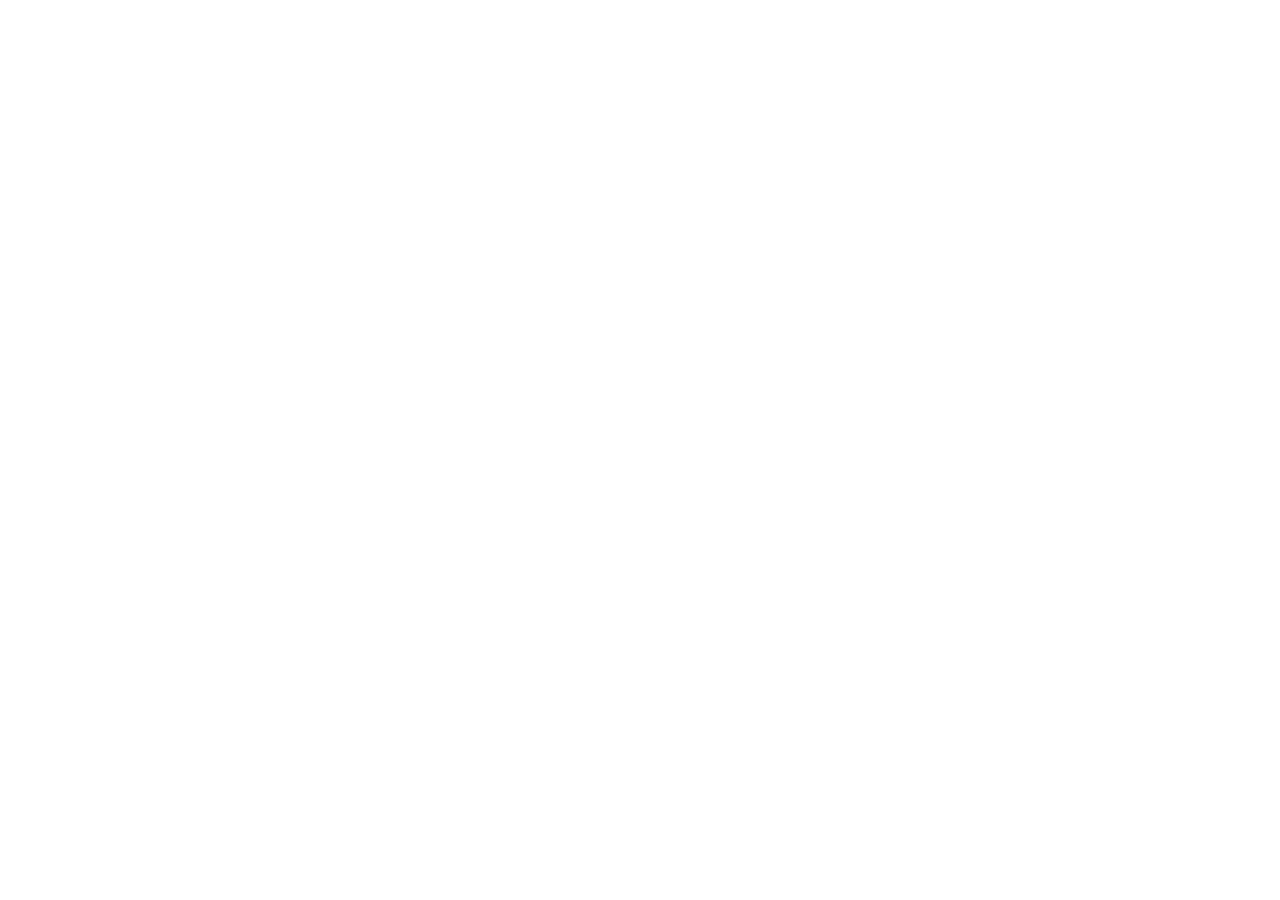
==== about.html @ 7ab30d07 "Init : création du dépôt, arborescence des fichiers et structure HTML de base" ====
<!DOCTYPE html>
<html lang="en">
<head>
    <meta charset="UTF-8">
    <meta name="viewport" content="width=device-width, initial-scale=1.0">
    <title>APROPOS-AfriTalent</title>
</head>
<body>
    
</body>
</html>
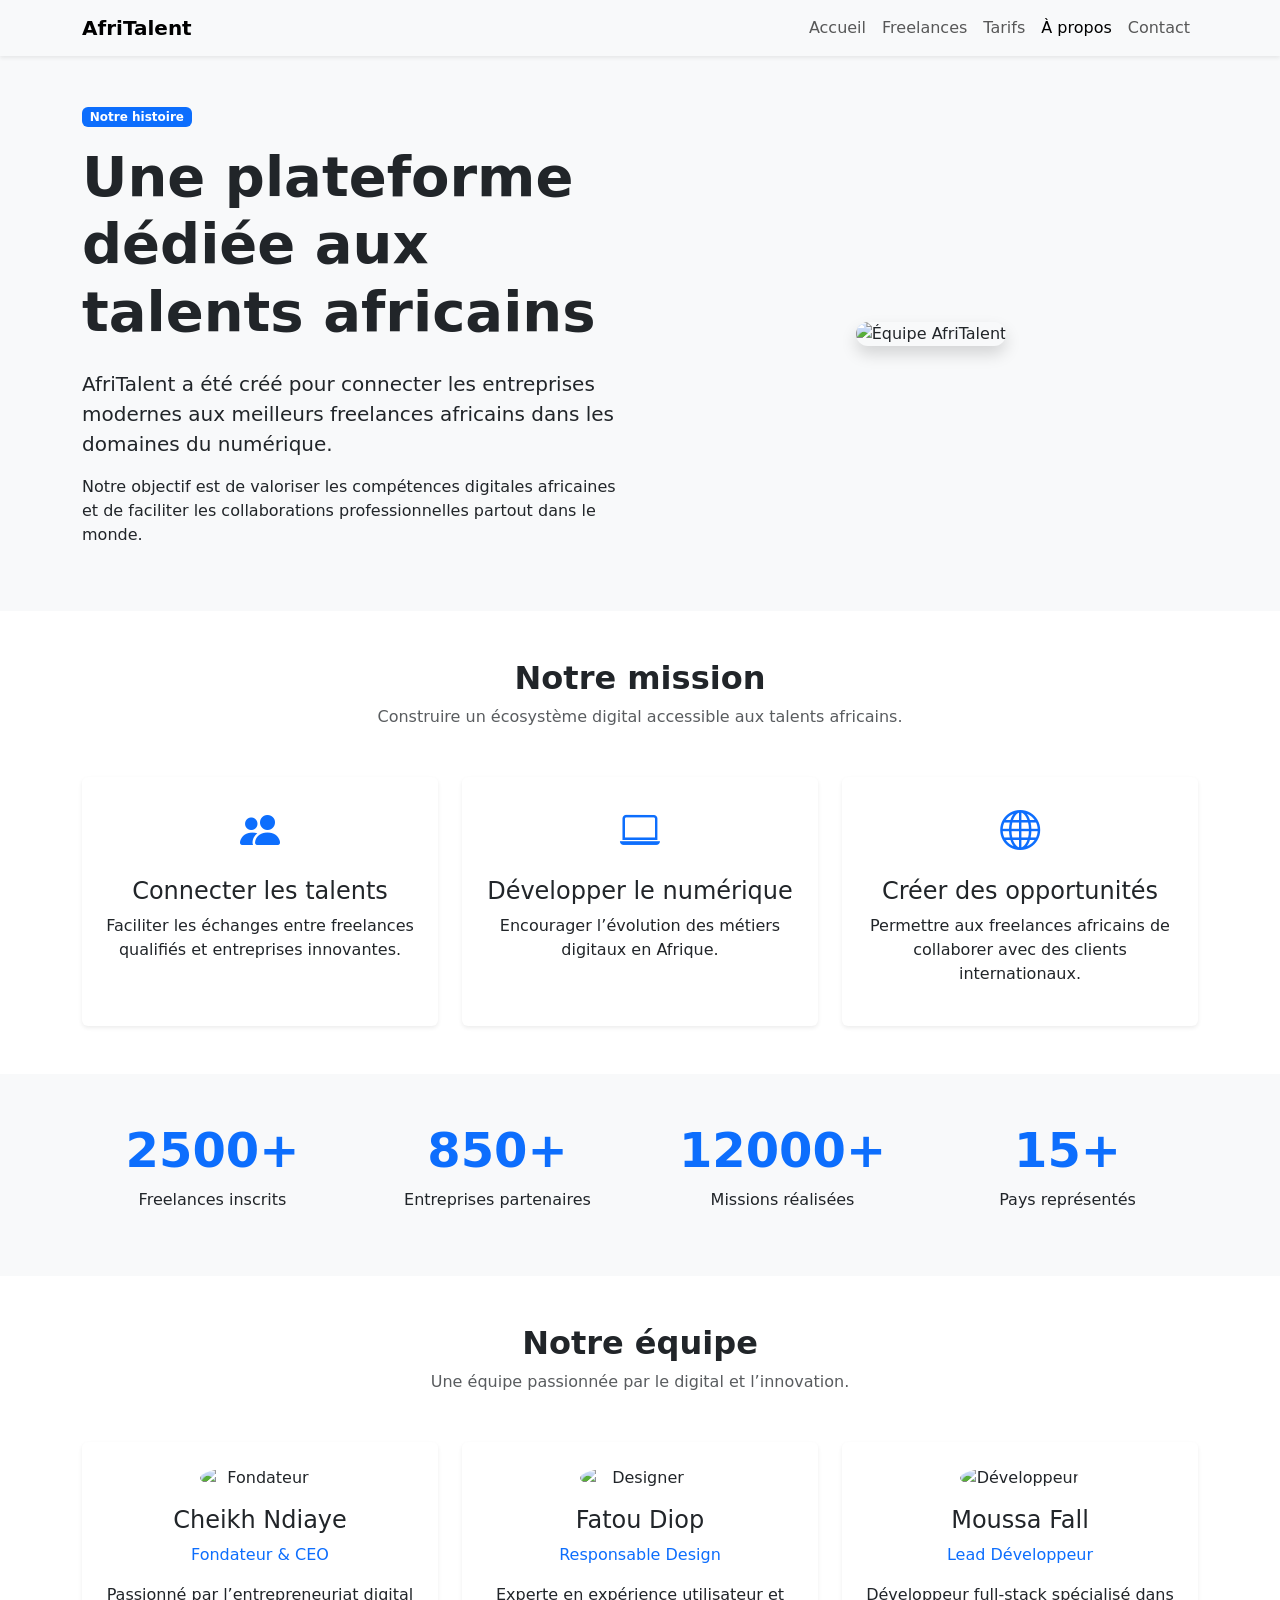
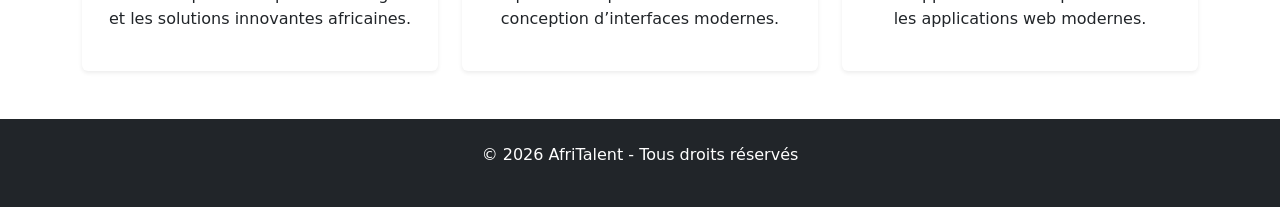
==== commit f376e99d: "HTML : structure complète des 5 pages avec sections et contenu texte" ====
--- a/about.html
+++ b/about.html
@@ -1,11 +1,505 @@
 <!DOCTYPE html>
-<html lang="en">
+<html lang="fr">
+
 <head>
+
     <meta charset="UTF-8">
+
     <meta name="viewport" content="width=device-width, initial-scale=1.0">
-    <title>APROPOS-AfriTalent</title>
+
+    <title>AfriTalent - À propos</title>
+
+    <!-- Bootstrap -->
+    <link
+        href="https://cdn.jsdelivr.net/npm/bootstrap@5.3.3/dist/css/bootstrap.min.css"
+        rel="stylesheet">
+
+    <!-- Bootstrap Icons -->
+    <link
+        rel="stylesheet"
+        href="https://cdn.jsdelivr.net/npm/bootstrap-icons@1.11.3/font/bootstrap-icons.min.css">
+
+    <!-- Google Fonts -->
+    <link
+        href="https://fonts.googleapis.com/css2?family=Inter:wght@300;400;500;700&family=Poppins:wght@500;700&display=swap"
+        rel="stylesheet">
+
+    <!-- CSS -->
+    <link rel="stylesheet" href="css/style.css">
+
 </head>
+
 <body>
-    
+
+    <!-- ================= HEADER ================= -->
+
+    <header>
+
+        <nav class="navbar navbar-expand-lg bg-light shadow-sm">
+
+            <div class="container">
+
+                <!-- Logo -->
+                <a class="navbar-brand fw-bold" href="index.html">
+
+                    <i class="bi bi-globe-africa"></i>
+
+                    AfriTalent
+
+                </a>
+
+                <!-- Bouton mobile -->
+                <button
+                    class="navbar-toggler"
+                    type="button"
+                    data-bs-toggle="collapse"
+                    data-bs-target="#menuNavigation">
+
+                    <span class="navbar-toggler-icon"></span>
+
+                </button>
+
+                <!-- Menu -->
+                <div
+                    class="collapse navbar-collapse"
+                    id="menuNavigation">
+
+                    <ul class="navbar-nav ms-auto">
+
+                        <li class="nav-item">
+
+                            <a class="nav-link" href="index.html">
+                                Accueil
+                            </a>
+
+                        </li>
+
+                        <li class="nav-item">
+
+                            <a class="nav-link" href="freelance.html">
+                                Freelances
+                            </a>
+
+                        </li>
+
+                        <li class="nav-item">
+
+                            <a class="nav-link" href="tarif.html">
+                                Tarifs
+                            </a>
+
+                        </li>
+
+                        <li class="nav-item">
+
+                            <a class="nav-link active" href="about.html">
+                                À propos
+                            </a>
+
+                        </li>
+
+                        <li class="nav-item">
+
+                            <a class="nav-link" href="contact.html">
+                                Contact
+                            </a>
+
+                        </li>
+
+                    </ul>
+
+                </div>
+
+            </div>
+
+        </nav>
+
+    </header>
+
+    <!-- ================= MAIN ================= -->
+
+    <main>
+
+        <!-- HERO -->
+
+        <section class="py-5 bg-light">
+
+            <div class="container">
+
+                <div class="row align-items-center g-5">
+
+                    <!-- Texte -->
+                    <div class="col-lg-6">
+
+                        <span class="badge bg-primary mb-3">
+
+                            Notre histoire
+
+                        </span>
+
+                        <h1 class="fw-bold display-4 mb-4">
+
+                            Une plateforme dédiée aux talents africains
+
+                        </h1>
+
+                        <p class="lead">
+
+                            AfriTalent a été créé pour connecter les entreprises modernes aux meilleurs freelances africains dans les domaines du numérique.
+
+                        </p>
+
+                        <p>
+
+                            Notre objectif est de valoriser les compétences digitales africaines et de faciliter les collaborations professionnelles partout dans le monde.
+
+                        </p>
+
+                    </div>
+
+                    <!-- Image -->
+                    <div class="col-lg-6 text-center">
+
+                        <img
+                            src="images/about.jpg"
+                            alt="Équipe AfriTalent"
+                            class="img-fluid rounded-4 shadow">
+
+                    </div>
+
+                </div>
+
+            </div>
+
+        </section>
+
+        <!-- MISSION -->
+
+        <section class="py-5">
+
+            <div class="container">
+
+                <div class="text-center mb-5">
+
+                    <h2 class="fw-bold">
+
+                        Notre mission
+
+                    </h2>
+
+                    <p class="text-muted">
+
+                        Construire un écosystème digital accessible aux talents africains.
+
+                    </p>
+
+                </div>
+
+                <div class="row g-4">
+
+                    <!-- Carte -->
+                    <div class="col-lg-4">
+
+                        <div class="card border-0 shadow-sm p-4 h-100 text-center">
+
+                            <i class="bi bi-people-fill fs-1 text-primary mb-3"></i>
+
+                            <h3 class="h4">
+
+                                Connecter les talents
+
+                            </h3>
+
+                            <p>
+
+                                Faciliter les échanges entre freelances qualifiés et entreprises innovantes.
+
+                            </p>
+
+                        </div>
+
+                    </div>
+
+                    <!-- Carte -->
+                    <div class="col-lg-4">
+
+                        <div class="card border-0 shadow-sm p-4 h-100 text-center">
+
+                            <i class="bi bi-laptop fs-1 text-primary mb-3"></i>
+
+                            <h3 class="h4">
+
+                                Développer le numérique
+
+                            </h3>
+
+                            <p>
+
+                                Encourager l’évolution des métiers digitaux en Afrique.
+
+                            </p>
+
+                        </div>
+
+                    </div>
+
+                    <!-- Carte -->
+                    <div class="col-lg-4">
+
+                        <div class="card border-0 shadow-sm p-4 h-100 text-center">
+
+                            <i class="bi bi-globe fs-1 text-primary mb-3"></i>
+
+                            <h3 class="h4">
+
+                                Créer des opportunités
+
+                            </h3>
+
+                            <p>
+
+                                Permettre aux freelances africains de collaborer avec des clients internationaux.
+
+                            </p>
+
+                        </div>
+
+                    </div>
+
+                </div>
+
+            </div>
+
+        </section>
+
+        <!-- CHIFFRES -->
+
+        <section class="py-5 bg-light">
+
+            <div class="container">
+
+                <div class="row text-center g-4">
+
+                    <div class="col-lg-3 col-md-6">
+
+                        <h2 class="fw-bold display-5 text-primary">
+
+                            2500+
+
+                        </h2>
+
+                        <p>
+
+                            Freelances inscrits
+
+                        </p>
+
+                    </div>
+
+                    <div class="col-lg-3 col-md-6">
+
+                        <h2 class="fw-bold display-5 text-primary">
+
+                            850+
+
+                        </h2>
+
+                        <p>
+
+                            Entreprises partenaires
+
+                        </p>
+
+                    </div>
+
+                    <div class="col-lg-3 col-md-6">
+
+                        <h2 class="fw-bold display-5 text-primary">
+
+                            12000+
+
+                        </h2>
+
+                        <p>
+
+                            Missions réalisées
+
+                        </p>
+
+                    </div>
+
+                    <div class="col-lg-3 col-md-6">
+
+                        <h2 class="fw-bold display-5 text-primary">
+
+                            15+
+
+                        </h2>
+
+                        <p>
+
+                            Pays représentés
+
+                        </p>
+
+                    </div>
+
+                </div>
+
+            </div>
+
+        </section>
+
+        <!-- EQUIPE -->
+
+        <section class="py-5">
+
+            <div class="container">
+
+                <div class="text-center mb-5">
+
+                    <h2 class="fw-bold">
+
+                        Notre équipe
+
+                    </h2>
+
+                    <p class="text-muted">
+
+                        Une équipe passionnée par le digital et l’innovation.
+
+                    </p>
+
+                </div>
+
+                <div class="row g-4">
+
+                    <!-- Membre -->
+                    <div class="col-lg-4 col-md-6">
+
+                        <div class="card border-0 shadow-sm text-center p-4">
+
+                            <img
+                                src="images/team1.jpg"
+                                alt="Fondateur"
+                                class="rounded-circle mx-auto mb-3"
+                                width="120">
+
+                            <h3 class="h4">
+
+                                Cheikh Ndiaye
+
+                            </h3>
+
+                            <p class="text-primary">
+
+                                Fondateur & CEO
+
+                            </p>
+
+                            <p>
+
+                                Passionné par l’entrepreneuriat digital et les solutions innovantes africaines.
+
+                            </p>
+
+                        </div>
+
+                    </div>
+
+                    <!-- Membre -->
+                    <div class="col-lg-4 col-md-6">
+
+                        <div class="card border-0 shadow-sm text-center p-4">
+
+                            <img
+                                src="images/team2.jpg"
+                                alt="Designer"
+                                class="rounded-circle mx-auto mb-3"
+                                width="120">
+
+                            <h3 class="h4">
+
+                                Fatou Diop
+
+                            </h3>
+
+                            <p class="text-primary">
+
+                                Responsable Design
+
+                            </p>
+
+                            <p>
+
+                                Experte en expérience utilisateur et conception d’interfaces modernes.
+
+                            </p>
+
+                        </div>
+
+                    </div>
+
+                    <!-- Membre -->
+                    <div class="col-lg-4 col-md-6">
+
+                        <div class="card border-0 shadow-sm text-center p-4">
+
+                            <img
+                                src="images/team3.jpg"
+                                alt="Développeur"
+                                class="rounded-circle mx-auto mb-3"
+                                width="120">
+
+                            <h3 class="h4">
+
+                                Moussa Fall
+
+                            </h3>
+
+                            <p class="text-primary">
+
+                                Lead Développeur
+
+                            </p>
+
+                            <p>
+
+                                Développeur full-stack spécialisé dans les applications web modernes.
+
+                            </p>
+
+                        </div>
+
+                    </div>
+
+                </div>
+
+            </div>
+
+        </section>
+
+    </main>
+
+    <!-- ================= FOOTER ================= -->
+
+    <footer class="bg-dark text-white py-4">
+
+        <div class="container text-center">
+
+            <p>
+                ©️ 2026 AfriTalent - Tous droits réservés
+            </p>
+
+        </div>
+
+    </footer>
+
+    <!-- Bootstrap JS -->
+    <script
+        src="https://cdn.jsdelivr.net/npm/bootstrap@5.3.3/dist/js/bootstrap.bundle.min.js">
+    </script>
+
 </body>
+
 </html>
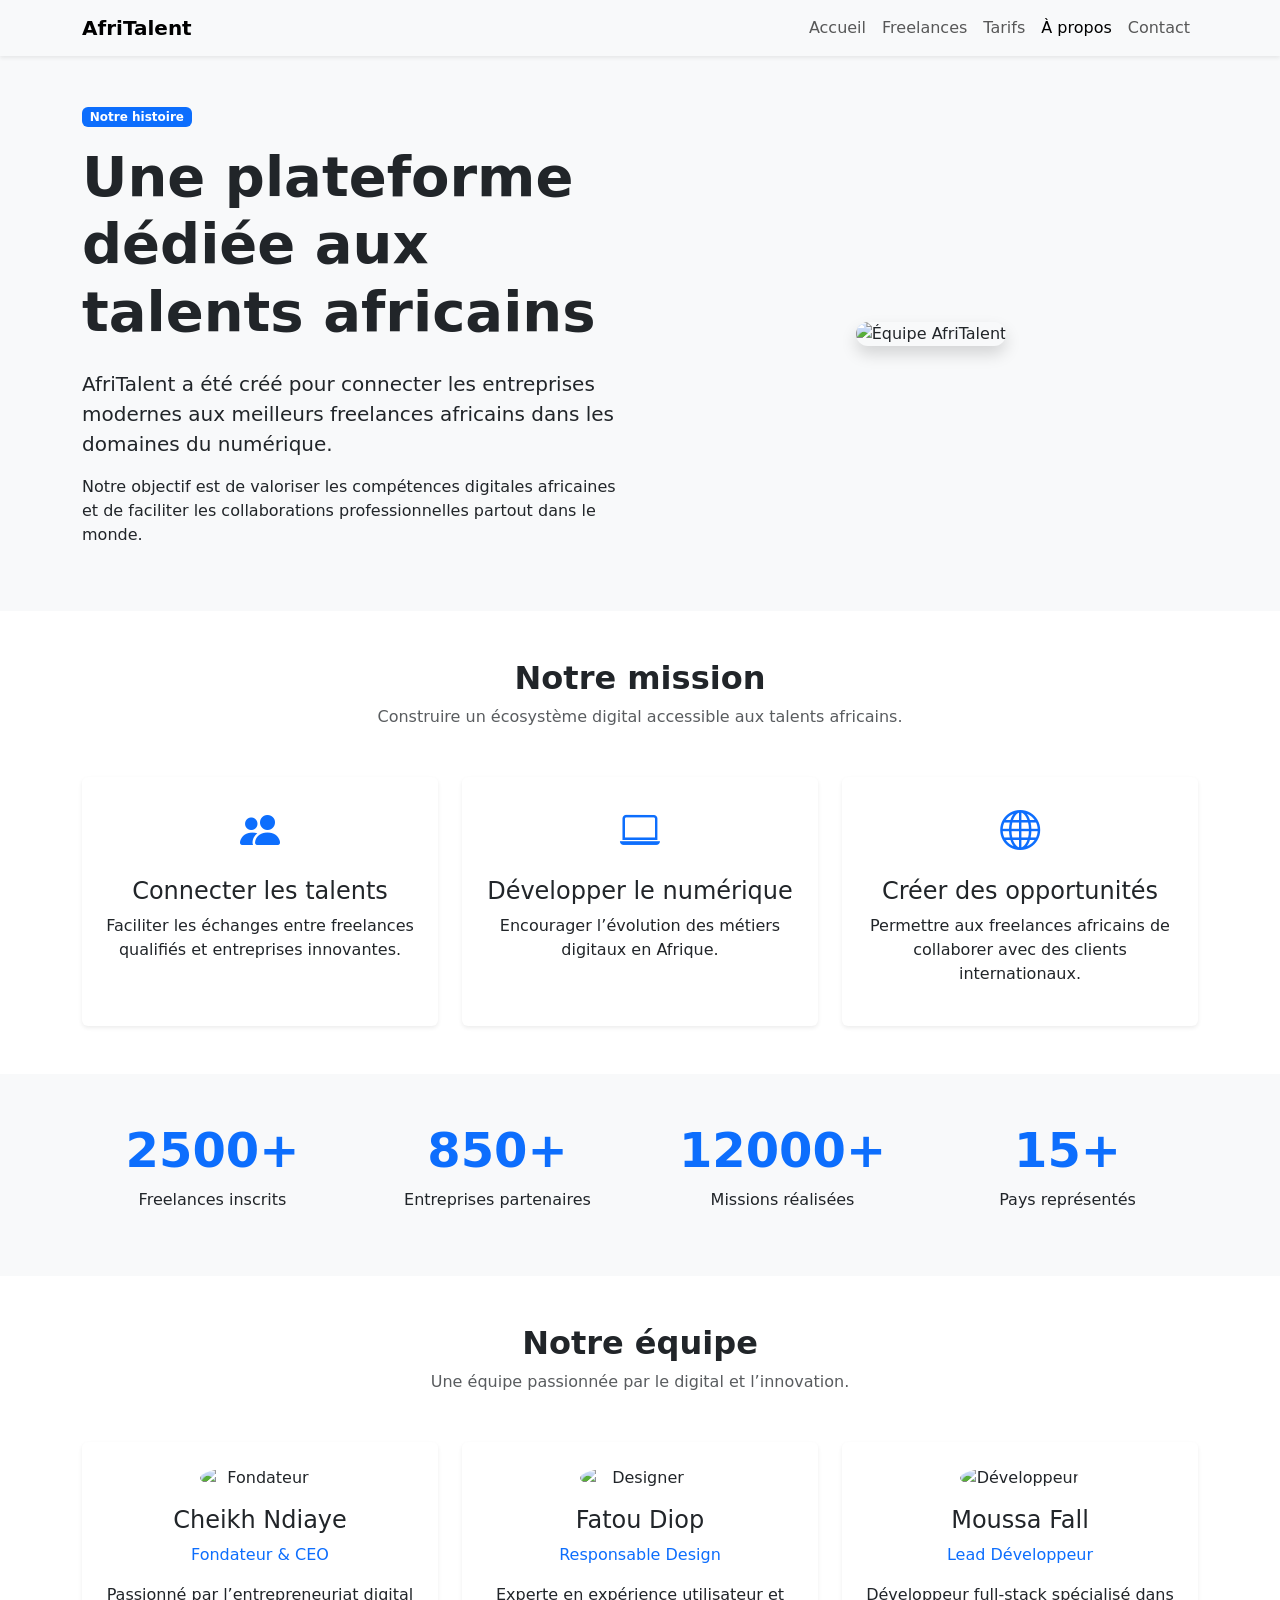
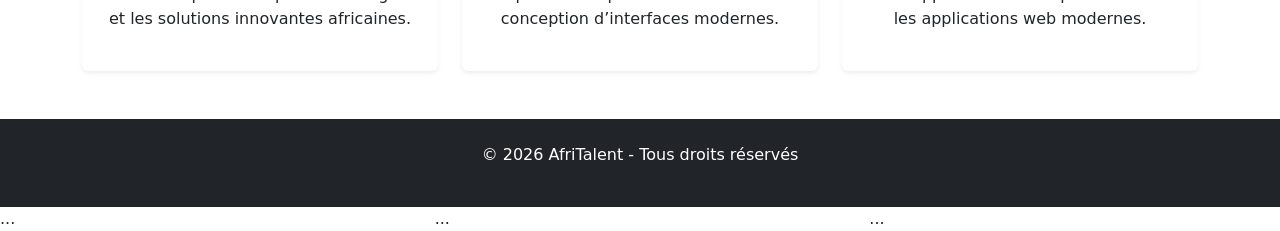
==== commit 856f1a5b: "CSS : responsive design mobile et tablette, media queries" ====
--- a/about.html
+++ b/about.html
@@ -499,7 +499,21 @@
     <script
         src="https://cdn.jsdelivr.net/npm/bootstrap@5.3.3/dist/js/bootstrap.bundle.min.js">
     </script>
-
+<div class="row g-4">
+
+    <div class="col-12 col-md-6 col-lg-4">
+        ...
+    </div>
+
+    <div class="col-12 col-md-6 col-lg-4">
+        ...
+    </div>
+
+    <div class="col-12 col-md-6 col-lg-4">
+        ...
+    </div>
+
+</div>
 </body>
 
 </html>
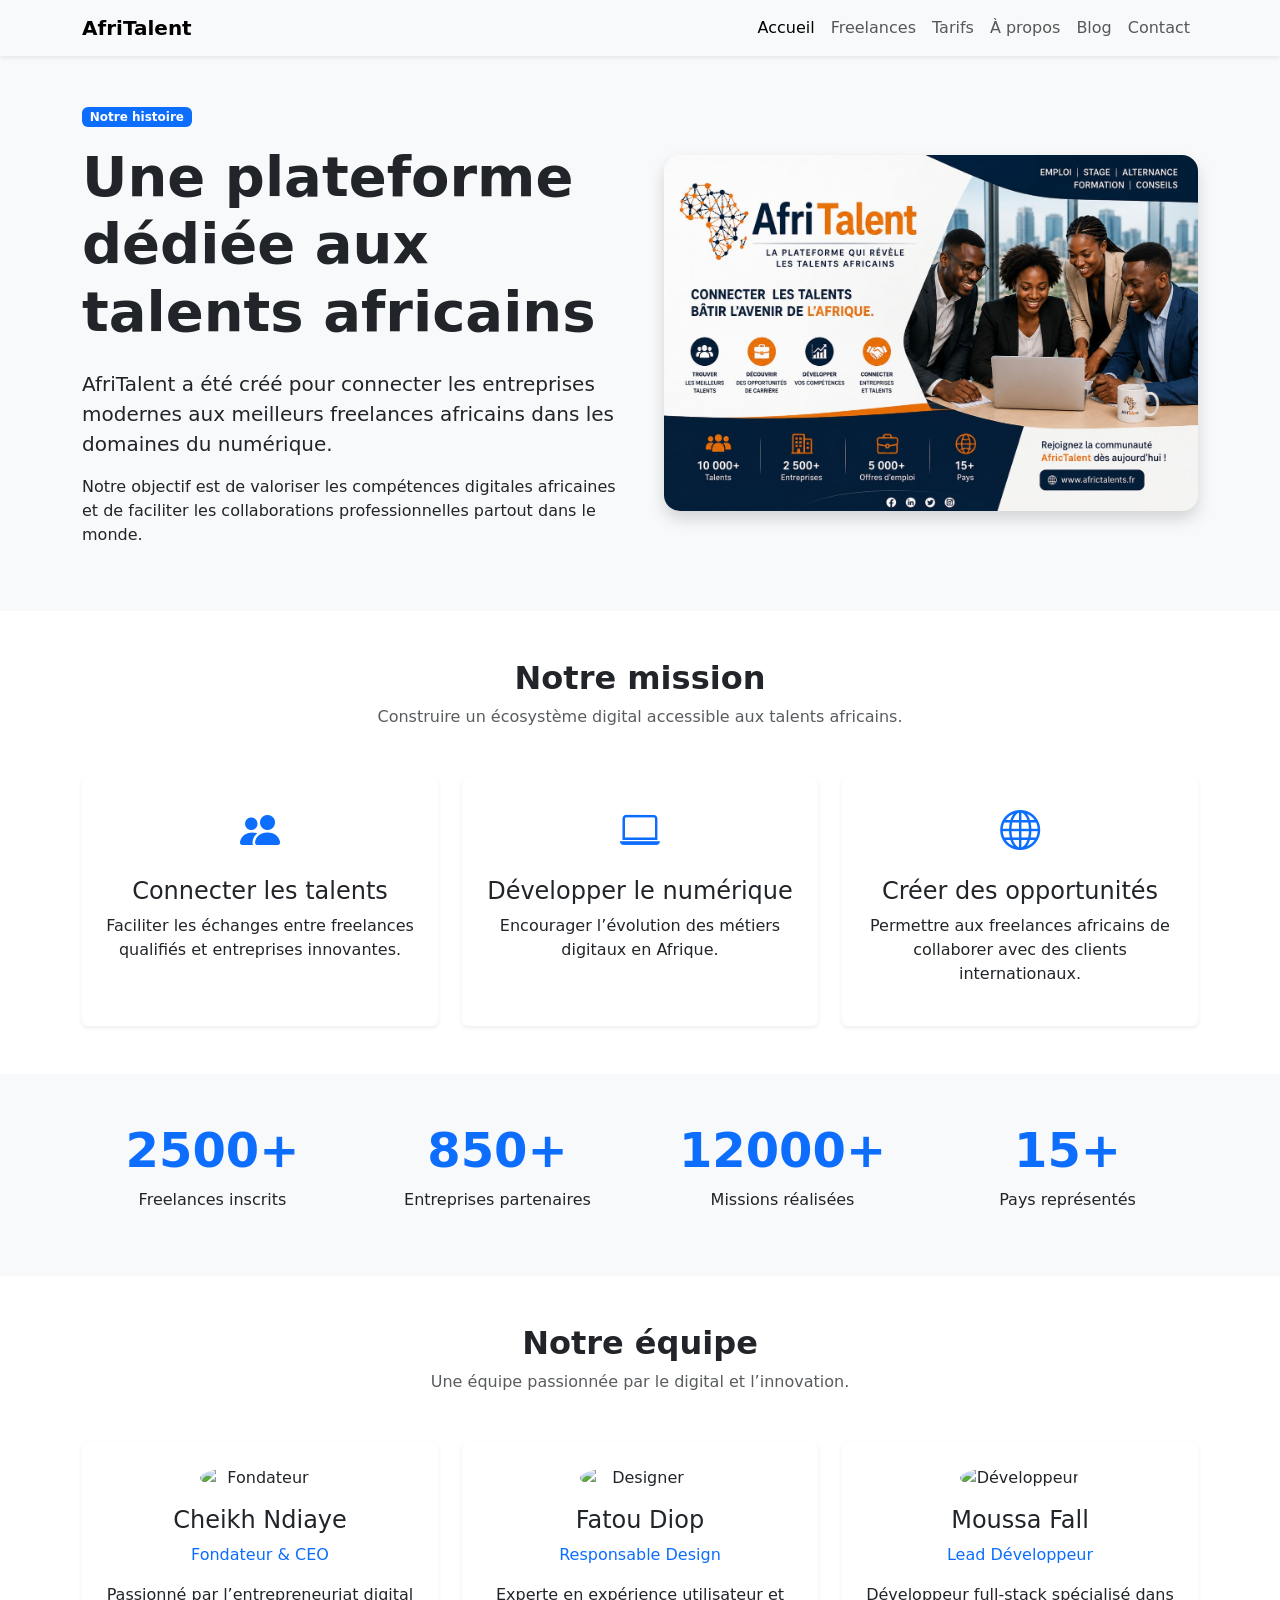
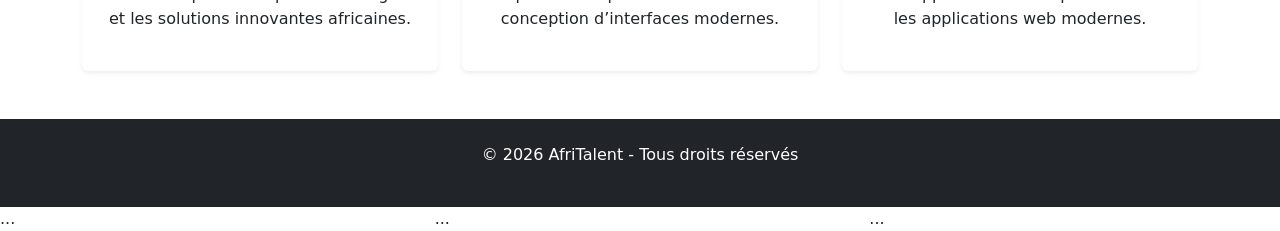
==== commit 5396407e: "Commit 9 : ajout des animations au défilement des sections" ====
--- a/about.html
+++ b/about.html
@@ -66,47 +66,31 @@
 
                     <ul class="navbar-nav ms-auto">
 
-                        <li class="nav-item">
-
-                            <a class="nav-link" href="index.html">
-                                Accueil
-                            </a>
-
-                        </li>
-
-                        <li class="nav-item">
-
-                            <a class="nav-link" href="freelance.html">
-                                Freelances
-                            </a>
-
-                        </li>
-
-                        <li class="nav-item">
-
-                            <a class="nav-link" href="tarif.html">
-                                Tarifs
-                            </a>
-
-                        </li>
-
-                        <li class="nav-item">
-
-                            <a class="nav-link active" href="about.html">
-                                À propos
-                            </a>
-
-                        </li>
-
-                        <li class="nav-item">
-
-                            <a class="nav-link" href="contact.html">
-                                Contact
-                            </a>
-
-                        </li>
-
-                    </ul>
+                    <li class="nav-item">
+                        <a class="nav-link active" href="index.html">Accueil</a>
+                    </li>
+
+                    <li class="nav-item">
+                        <a class="nav-link" href="freelances.html">Freelances</a>
+                    </li>
+
+                    <li class="nav-item">
+                        <a class="nav-link" href="tarif.html">Tarifs</a>
+                    </li>
+
+                    <li class="nav-item">
+                        <a class="nav-link" href="about.html">À propos</a>
+                    </li>
+
+                    <li class="nav-item">
+                        <a class="nav-link" href="blog.htl">Blog</a>
+                    </li>
+
+                    <li class="nav-item">
+                        <a class="nav-link" href="contact.html">Contact</a>
+                    </li>
+
+                </ul>
 
                 </div>
 
@@ -161,7 +145,7 @@
                     <div class="col-lg-6 text-center">
 
                         <img
-                            src="images/about.jpg"
+                            src="./image/image.jpeg"
                             alt="Équipe AfriTalent"
                             class="img-fluid rounded-4 shadow">
 
